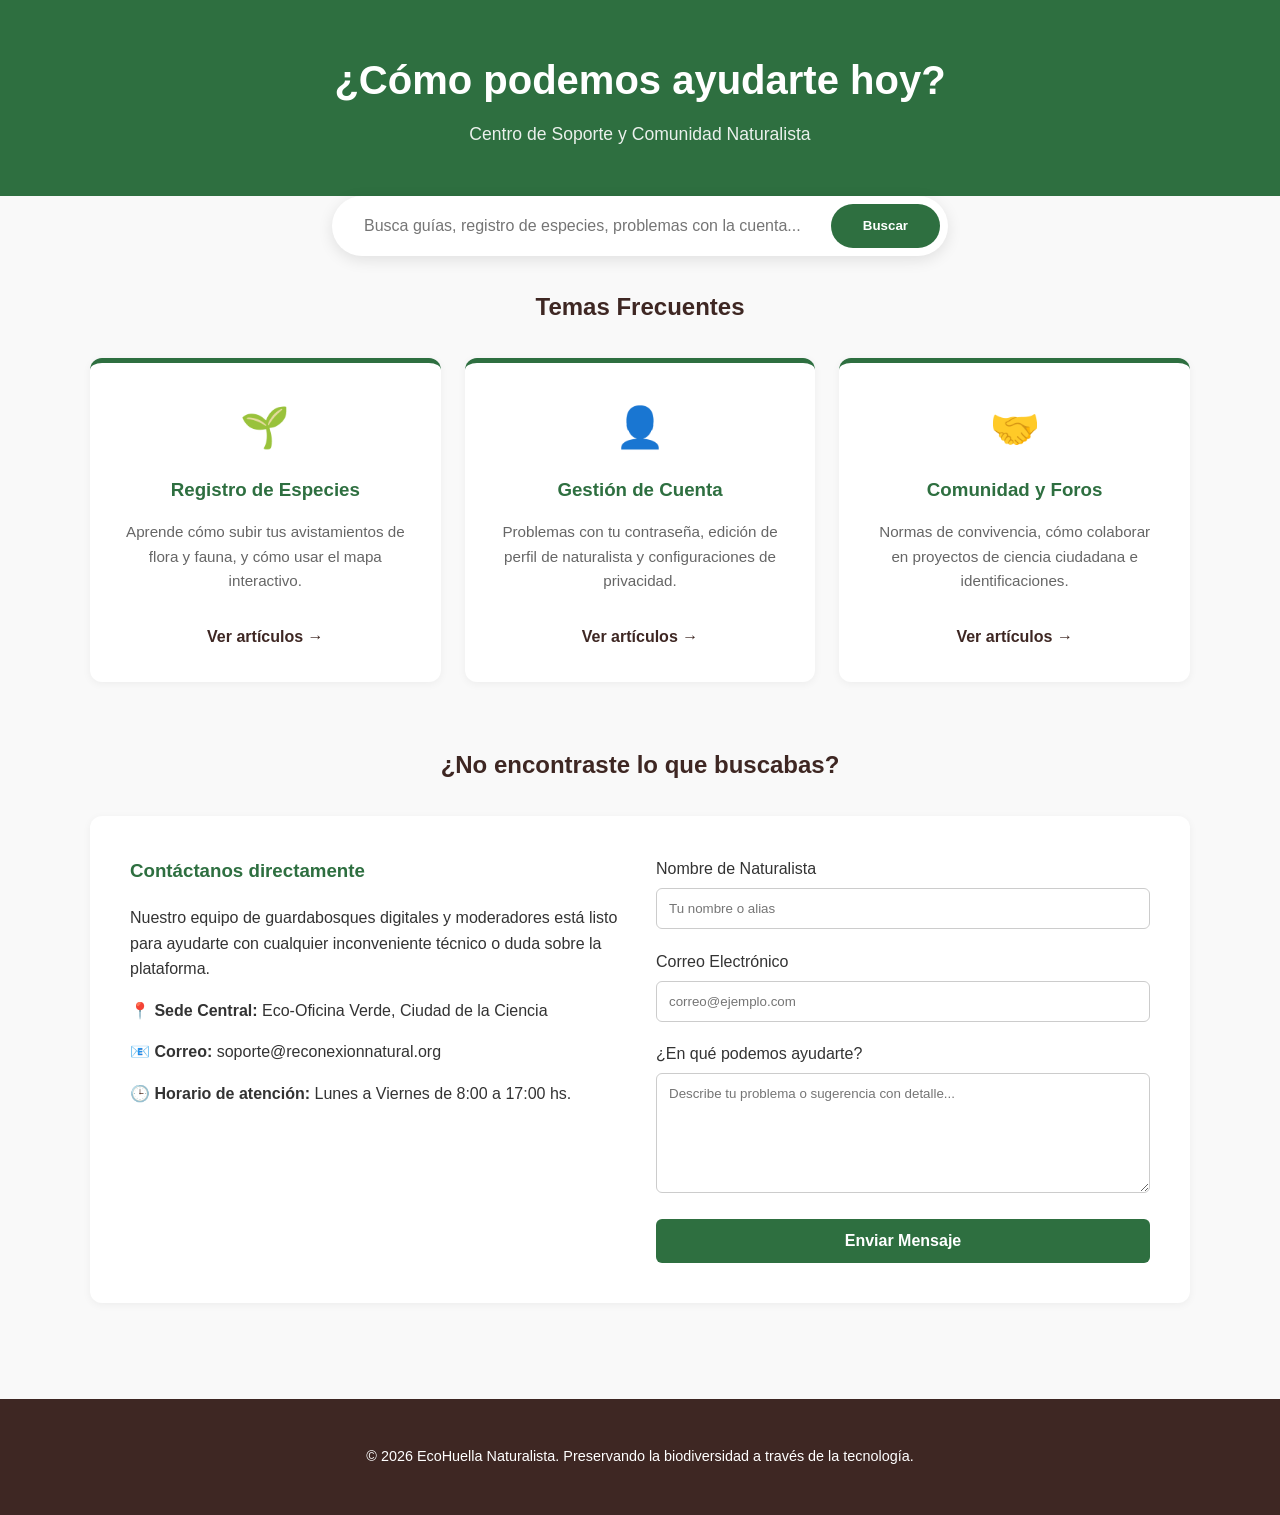
==== views/contacto.html @ 1571c5e5 "tercer comic" ====
<!DOCTYPE html>
<html lang="es">
<head>
    <meta charset="UTF-8">
    <meta name="viewport" content="width=device-width, initial-scale=1.0">
    <title>Centro de Soporte | EcoHuella Naturalista</title>
    <link rel="stylesheet" href="../css/contacto.css">
</head>
<body>

    <header>
        <h1>¿Cómo podemos ayudarte hoy?</h1>
        <p>Centro de Soporte y Comunidad Naturalista</p>
    </header>

    <div class="container">

        <div class="search-box">
            <input type="text" placeholder="Busca guías, registro de especies, problemas con la cuenta...">
            <button type="button">Buscar</button>
        </div>

        <h2>Temas Frecuentes</h2>
        <div class="categories-grid">
            <div class="card">
                <div class="card-icon">🌱</div>
                <h3>Registro de Especies</h3>
                <p>Aprende cómo subir tus avistamientos de flora y fauna, y cómo usar el mapa interactivo.</p>
                <a href="#">Ver artículos →</a>
            </div>

            <div class="card">
                <div class="card-icon">👤</div>
                <h3>Gestión de Cuenta</h3>
                <p>Problemas con tu contraseña, edición de perfil de naturalista y configuraciones de privacidad.</p>
                <a href="#">Ver artículos →</a>
            </div>

            <div class="card">
                <div class="card-icon">🤝</div>
                <h3>Comunidad y Foros</h3>
                <p>Normas de convivencia, cómo colaborar en proyectos de ciencia ciudadana e identificaciones.</p>
                <a href="#">Ver artículos →</a>
            </div>
        </div>

        <h2>¿No encontraste lo que buscabas?</h2>
        <div class="support-flex">
            
            <div class="contact-info">
                <h3>Contáctanos directamente</h3>
                <p>Nuestro equipo de guardabosques digitales y moderadores está listo para ayudarte con cualquier inconveniente técnico o duda sobre la plataforma.</p>
                <p><strong>📍 Sede Central:</strong> Eco-Oficina Verde, Ciudad de la Ciencia</p>
                <p><strong>📧 Correo:</strong> soporte@reconexionnatural.org</p>
                <p><strong>🕒 Horario de atención:</strong> Lunes a Viernes de 8:00 a 17:00 hs.</p>
            </div>

            <div class="contact-form">
                <form action="#" method="POST">
                    <div class="form-group">
                        <label for="nombre">Nombre de Naturalista</label>
                        <input type="text" id="nombre" name="nombre" placeholder="Tu nombre o alias" required>
                    </div>
                    <div class="form-group">
                        <label for="email">Correo Electrónico</label>
                        <input type="email" id="email" name="email" placeholder="correo@ejemplo.com" required>
                    </div>
                    <div class="form-group">
                        <label for="mensaje">¿En qué podemos ayudarte?</label>
                        <textarea id="mensaje" name="mensaje" placeholder="Describe tu problema o sugerencia con detalle..." required></textarea>
                    </div>
                    <button type="submit" class="btn-submit">Enviar Mensaje</button>
                </form>
            </div>

        </div>
    </div>

    <footer>
        <p>&copy; 2026 EcoHuella Naturalista. Preservando la biodiversidad a través de la tecnología.</p>
    </footer>

</body>
</html>
---- css/contacto.css ----
/* Estilos Globales y Variables */
        :root {
            --verde-principal: #2e6f40;
            --verde-claro: #e8f5e9;
            --marron-oscuro: #3e2723;
            --gris-fondo: #f9f9f9;
            --blanco: #ffffff;
            --texto: #333333;
        }

        body {
            font-family: 'Segoe UI', Tahoma, Geneva, Verdana, sans-serif;
            margin: 0;
            padding: 0;
            background-color: var(--gris-fondo);
            color: var(--texto);
            line-height: 1.6;
        }

        header {
            background-color: var(--verde-principal);
            color: var(--blanco);
            text-align: center;
            padding: 3rem 1rem;
        }

        header h1 {
            margin: 0;
            font-size: 2.5rem;
        }

        header p {
            margin: 0.5rem 0 0 0;
            font-size: 1.1rem;
            opacity: 0.9;
        }

        /* Contenedor Principal */
        .container {
            max-width: 1100px;
            margin: 0 auto;
            padding: 2rem 1rem;
        }

        /* Buscador */
        .search-box {
            max-width: 600px;
            margin: -2rem auto 2rem auto;
            background: var(--blanco);
            padding: 0.5rem;
            border-radius: 50px;
            box-shadow: 0 4px 15px rgba(0,0,0,0.1);
            display: flex;
        }

        .search-box input {
            flex: 1;
            border: none;
            padding: 0.8rem 1.5rem;
            font-size: 1rem;
            border-radius: 50px;
            outline: none;
        }

        .search-box button {
            background-color: var(--verde-principal);
            color: var(--blanco);
            border: none;
            padding: 0.8rem 2rem;
            border-radius: 50px;
            cursor: pointer;
            font-weight: bold;
            transition: background 0.3s;
        }

        .search-box button:hover {
            background-color: var(--marron-oscuro);
        }

        /* Secciones */
        h2 {
            text-align: center;
            color: var(--marron-oscuro);
            margin-bottom: 2rem;
        }

        /* Tarjetas de Categorías */
        .categories-grid {
            display: grid;
            grid-template-columns: repeat(auto-fit, minmax(280px, 1fr));
            gap: 1.5rem;
            margin-bottom: 4rem;
        }

        .card {
            background: var(--blanco);
            padding: 2rem;
            border-radius: 12px;
            box-shadow: 0 2px 8px rgba(0,0,0,0.05);
            text-align: center;
            border-top: 5px solid var(--verde-principal);
            transition: transform 0.3s;
        }

        .card:hover {
            transform: translateY(-5px);
        }

        .card-icon {
            font-size: 2.5rem;
            margin-bottom: 1rem;
        }

        .card h3 {
            margin: 0 0 0.5rem 0;
            color: var(--verde-principal);
        }

        .card p {
            font-size: 0.95rem;
            color: #666;
        }

        .card a {
            display: inline-block;
            margin-top: 1rem;
            color: var(--marron-oscuro);
            text-decoration: none;
            font-weight: bold;
        }

        .card a:hover {
            text-decoration: underline;
        }

        /* Sección de Contacto doble columna */
        .support-flex {
            display: flex;
            flex-wrap: wrap;
            gap: 2rem;
            background: var(--blanco);
            padding: 2.5rem;
            border-radius: 12px;
            box-shadow: 0 2px 8px rgba(0,0,0,0.05);
        }

        .contact-info, .contact-form {
            flex: 1;
            min-width: 300px;
        }

        .contact-info h3 {
            color: var(--verde-principal);
            margin-top: 0;
        }

        /* Formulario */
        .form-group {
            margin-bottom: 1.2rem;
        }

        .form-group label {
            display: block;
            margin-bottom: 0.4rem;
            font-weight: 500;
        }

        .form-group input, .form-group textarea {
            width: 100%;
            padding: 0.75rem;
            border: 1px solid #ccc;
            border-radius: 6px;
            box-sizing: border-box;
            font-family: inherit;
        }

        .form-group textarea {
            resize: vertical;
            height: 120px;
        }

        button.btn-submit {
            background-color: var(--verde-principal);
            color: var(--blanco);
            border: none;
            padding: 0.8rem 2rem;
            border-radius: 6px;
            cursor: pointer;
            font-size: 1rem;
            width: 100%;
            font-weight: bold;
        }

        button.btn-submit:hover {
            background-color: var(--marron-oscuro);
        }

        footer {
            text-align: center;
            padding: 2rem;
            background-color: var(--marron-oscuro);
            color: var(--blanco);
            margin-top: 4rem;
            font-size: 0.9rem;
        }
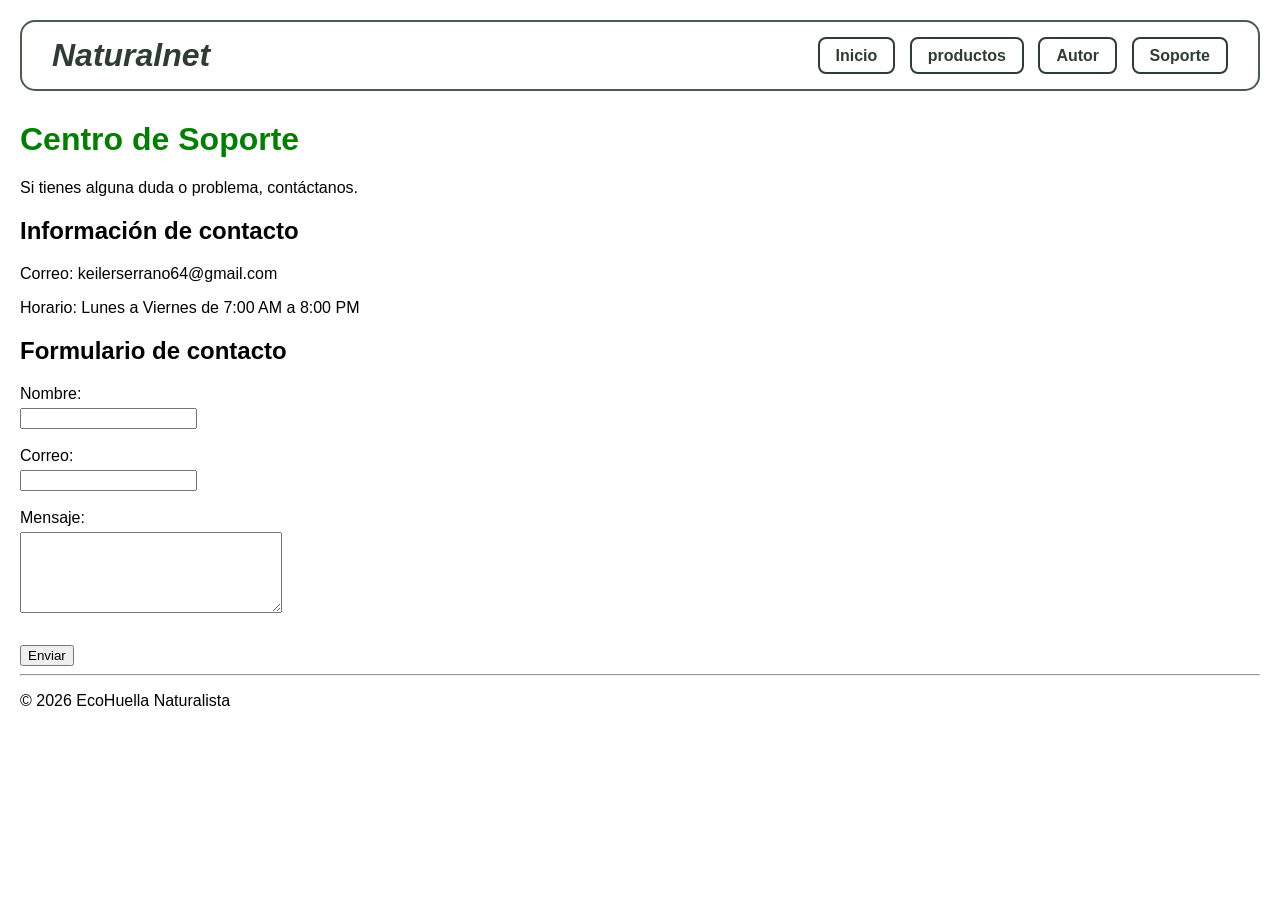
==== commit 50e7af7b: "cuarto comic" ====
--- a/views/contacto.html
+++ b/views/contacto.html
@@ -1,84 +1,55 @@
 <!DOCTYPE html>
 <html lang="es">
+
 <head>
     <meta charset="UTF-8">
     <meta name="viewport" content="width=device-width, initial-scale=1.0">
-    <title>Centro de Soporte | EcoHuella Naturalista</title>
+    <title>Soporte</title>
     <link rel="stylesheet" href="../css/contacto.css">
 </head>
+   
 <body>
+    <nav class="navbar">
+        <div class="logo">Naturalnet</div>
+        <div class="menu-links">
+            <a href="../index.html">Inicio</a>
+            <a href="../views/productos.html">productos</a>
+            <a href="../views/sobre-nosotros.html">Autor</a>
+            <a href="../views/contacto.html">Soporte</a>
+        </div>
+    </nav>
+    <h1>Centro de Soporte</h1>
 
-    <header>
-        <h1>¿Cómo podemos ayudarte hoy?</h1>
-        <p>Centro de Soporte y Comunidad Naturalista</p>
-    </header>
+    <p>Si tienes alguna duda o problema, contáctanos.</p>
 
-    <div class="container">
+    <h2>Información de contacto</h2>
 
-        <div class="search-box">
-            <input type="text" placeholder="Busca guías, registro de especies, problemas con la cuenta...">
-            <button type="button">Buscar</button>
-        </div>
+    <p>Correo: keilerserrano64@gmail.com</p>
+    <p>Horario: Lunes a Viernes de 7:00 AM a 8:00 PM</p>
 
-        <h2>Temas Frecuentes</h2>
-        <div class="categories-grid">
-            <div class="card">
-                <div class="card-icon">🌱</div>
-                <h3>Registro de Especies</h3>
-                <p>Aprende cómo subir tus avistamientos de flora y fauna, y cómo usar el mapa interactivo.</p>
-                <a href="#">Ver artículos →</a>
-            </div>
+    <h2>Formulario de contacto</h2>
 
-            <div class="card">
-                <div class="card-icon">👤</div>
-                <h3>Gestión de Cuenta</h3>
-                <p>Problemas con tu contraseña, edición de perfil de naturalista y configuraciones de privacidad.</p>
-                <a href="#">Ver artículos →</a>
-            </div>
+    <form>
 
-            <div class="card">
-                <div class="card-icon">🤝</div>
-                <h3>Comunidad y Foros</h3>
-                <p>Normas de convivencia, cómo colaborar en proyectos de ciencia ciudadana e identificaciones.</p>
-                <a href="#">Ver artículos →</a>
-            </div>
-        </div>
+        <label>Nombre:</label><br>
+        <input type="text" required><br><br>
 
-        <h2>¿No encontraste lo que buscabas?</h2>
-        <div class="support-flex">
-            
-            <div class="contact-info">
-                <h3>Contáctanos directamente</h3>
-                <p>Nuestro equipo de guardabosques digitales y moderadores está listo para ayudarte con cualquier inconveniente técnico o duda sobre la plataforma.</p>
-                <p><strong>📍 Sede Central:</strong> Eco-Oficina Verde, Ciudad de la Ciencia</p>
-                <p><strong>📧 Correo:</strong> soporte@reconexionnatural.org</p>
-                <p><strong>🕒 Horario de atención:</strong> Lunes a Viernes de 8:00 a 17:00 hs.</p>
-            </div>
+        <label>Correo:</label><br>
+        <input type="email" required><br><br>
 
-            <div class="contact-form">
-                <form action="#" method="POST">
-                    <div class="form-group">
-                        <label for="nombre">Nombre de Naturalista</label>
-                        <input type="text" id="nombre" name="nombre" placeholder="Tu nombre o alias" required>
-                    </div>
-                    <div class="form-group">
-                        <label for="email">Correo Electrónico</label>
-                        <input type="email" id="email" name="email" placeholder="correo@ejemplo.com" required>
-                    </div>
-                    <div class="form-group">
-                        <label for="mensaje">¿En qué podemos ayudarte?</label>
-                        <textarea id="mensaje" name="mensaje" placeholder="Describe tu problema o sugerencia con detalle..." required></textarea>
-                    </div>
-                    <button type="submit" class="btn-submit">Enviar Mensaje</button>
-                </form>
-            </div>
+        <label>Mensaje:</label><br>
+        <textarea rows="5" cols="30" required></textarea><br><br>
 
-        </div>
-    </div>
+        <button type="submit">Enviar</button>
+
+    </form>
+
+    <hr>
 
     <footer>
-        <p>&copy; 2026 EcoHuella Naturalista. Preservando la biodiversidad a través de la tecnología.</p>
+        <p>&copy; 2026 EcoHuella Naturalista</p>
     </footer>
 
 </body>
+
 </html>
--- a/css/contacto.css
+++ b/css/contacto.css
@@ -1,206 +1,51 @@
+body {
+    font-family: Arial, sans-serif;
+    margin: 20px;
+}
 
-        /* Estilos Globales y Variables */
-        :root {
-            --verde-principal: #2e6f40;
-            --verde-claro: #e8f5e9;
-            --marron-oscuro: #3e2723;
-            --gris-fondo: #f9f9f9;
-            --blanco: #ffffff;
-            --texto: #333333;
-        }
+.navbar {
+    display: flex;
+    justify-content: space-between;
+    align-items: center;
+    border: 2px solid #4a5c50;
+    border-radius: 15px;
+    padding: 15px 30px;
+    background-color: #ffffff;
+    margin-bottom: 30px;
+}
 
-        body {
-            font-family: 'Segoe UI', Tahoma, Geneva, Verdana, sans-serif;
-            margin: 0;
-            padding: 0;
-            background-color: var(--gris-fondo);
-            color: var(--texto);
-            line-height: 1.6;
-        }
+.logo {
+    font-weight: bold;
+    font-size: 32px;
+    color: #2e3d34;
+    font-style: italic;
+}
 
-        header {
-            background-color: var(--verde-principal);
-            color: var(--blanco);
-            text-align: center;
-            padding: 3rem 1rem;
-        }
+.menu-links a {
+    border: 2px solid #2e3d34;
+    border-radius: 8px;
+    padding: 8px 16px;
+    text-decoration: none;
+    color: #2e3d34;
+    font-weight: 600;
+    margin-left: 10px;
+    transition: all 0.3s ease;
+}
 
-        header h1 {
-            margin: 0;
-            font-size: 2.5rem;
-        }
+.menu-links a:hover {
+    background-color: #2e3d34;
+    color: #ffffff;
+}
 
-        header p {
-            margin: 0.5rem 0 0 0;
-            font-size: 1.1rem;
-            opacity: 0.9;
-        }
+h1 {
+    color: green;
+}
 
-        /* Contenedor Principal */
-        .container {
-            max-width: 1100px;
-            margin: 0 auto;
-            padding: 2rem 1rem;
-        }
+input,
+textarea {
+    margin-top: 5px;
+}
 
-        /* Buscador */
-        .search-box {
-            max-width: 600px;
-            margin: -2rem auto 2rem auto;
-            background: var(--blanco);
-            padding: 0.5rem;
-            border-radius: 50px;
-            box-shadow: 0 4px 15px rgba(0,0,0,0.1);
-            display: flex;
-        }
-
-        .search-box input {
-            flex: 1;
-            border: none;
-            padding: 0.8rem 1.5rem;
-            font-size: 1rem;
-            border-radius: 50px;
-            outline: none;
-        }
-
-        .search-box button {
-            background-color: var(--verde-principal);
-            color: var(--blanco);
-            border: none;
-            padding: 0.8rem 2rem;
-            border-radius: 50px;
-            cursor: pointer;
-            font-weight: bold;
-            transition: background 0.3s;
-        }
-
-        .search-box button:hover {
-            background-color: var(--marron-oscuro);
-        }
-
-        /* Secciones */
-        h2 {
-            text-align: center;
-            color: var(--marron-oscuro);
-            margin-bottom: 2rem;
-        }
-
-        /* Tarjetas de Categorías */
-        .categories-grid {
-            display: grid;
-            grid-template-columns: repeat(auto-fit, minmax(280px, 1fr));
-            gap: 1.5rem;
-            margin-bottom: 4rem;
-        }
-
-        .card {
-            background: var(--blanco);
-            padding: 2rem;
-            border-radius: 12px;
-            box-shadow: 0 2px 8px rgba(0,0,0,0.05);
-            text-align: center;
-            border-top: 5px solid var(--verde-principal);
-            transition: transform 0.3s;
-        }
-
-        .card:hover {
-            transform: translateY(-5px);
-        }
-
-        .card-icon {
-            font-size: 2.5rem;
-            margin-bottom: 1rem;
-        }
-
-        .card h3 {
-            margin: 0 0 0.5rem 0;
-            color: var(--verde-principal);
-        }
-
-        .card p {
-            font-size: 0.95rem;
-            color: #666;
-        }
-
-        .card a {
-            display: inline-block;
-            margin-top: 1rem;
-            color: var(--marron-oscuro);
-            text-decoration: none;
-            font-weight: bold;
-        }
-
-        .card a:hover {
-            text-decoration: underline;
-        }
-
-        /* Sección de Contacto doble columna */
-        .support-flex {
-            display: flex;
-            flex-wrap: wrap;
-            gap: 2rem;
-            background: var(--blanco);
-            padding: 2.5rem;
-            border-radius: 12px;
-            box-shadow: 0 2px 8px rgba(0,0,0,0.05);
-        }
-
-        .contact-info, .contact-form {
-            flex: 1;
-            min-width: 300px;
-        }
-
-        .contact-info h3 {
-            color: var(--verde-principal);
-            margin-top: 0;
-        }
-
-        /* Formulario */
-        .form-group {
-            margin-bottom: 1.2rem;
-        }
-
-        .form-group label {
-            display: block;
-            margin-bottom: 0.4rem;
-            font-weight: 500;
-        }
-
-        .form-group input, .form-group textarea {
-            width: 100%;
-            padding: 0.75rem;
-            border: 1px solid #ccc;
-            border-radius: 6px;
-            box-sizing: border-box;
-            font-family: inherit;
-        }
-
-        .form-group textarea {
-            resize: vertical;
-            height: 120px;
-        }
-
-        button.btn-submit {
-            background-color: var(--verde-principal);
-            color: var(--blanco);
-            border: none;
-            padding: 0.8rem 2rem;
-            border-radius: 6px;
-            cursor: pointer;
-            font-size: 1rem;
-            width: 100%;
-            font-weight: bold;
-        }
-
-        button.btn-submit:hover {
-            background-color: var(--marron-oscuro);
-        }
-
-        footer {
-            text-align: center;
-            padding: 2rem;
-            background-color: var(--marron-oscuro);
-            color: var(--blanco);
-            margin-top: 4rem;
-            font-size: 0.9rem;
-        }
+button {
+    margin-top: 10px;
+}
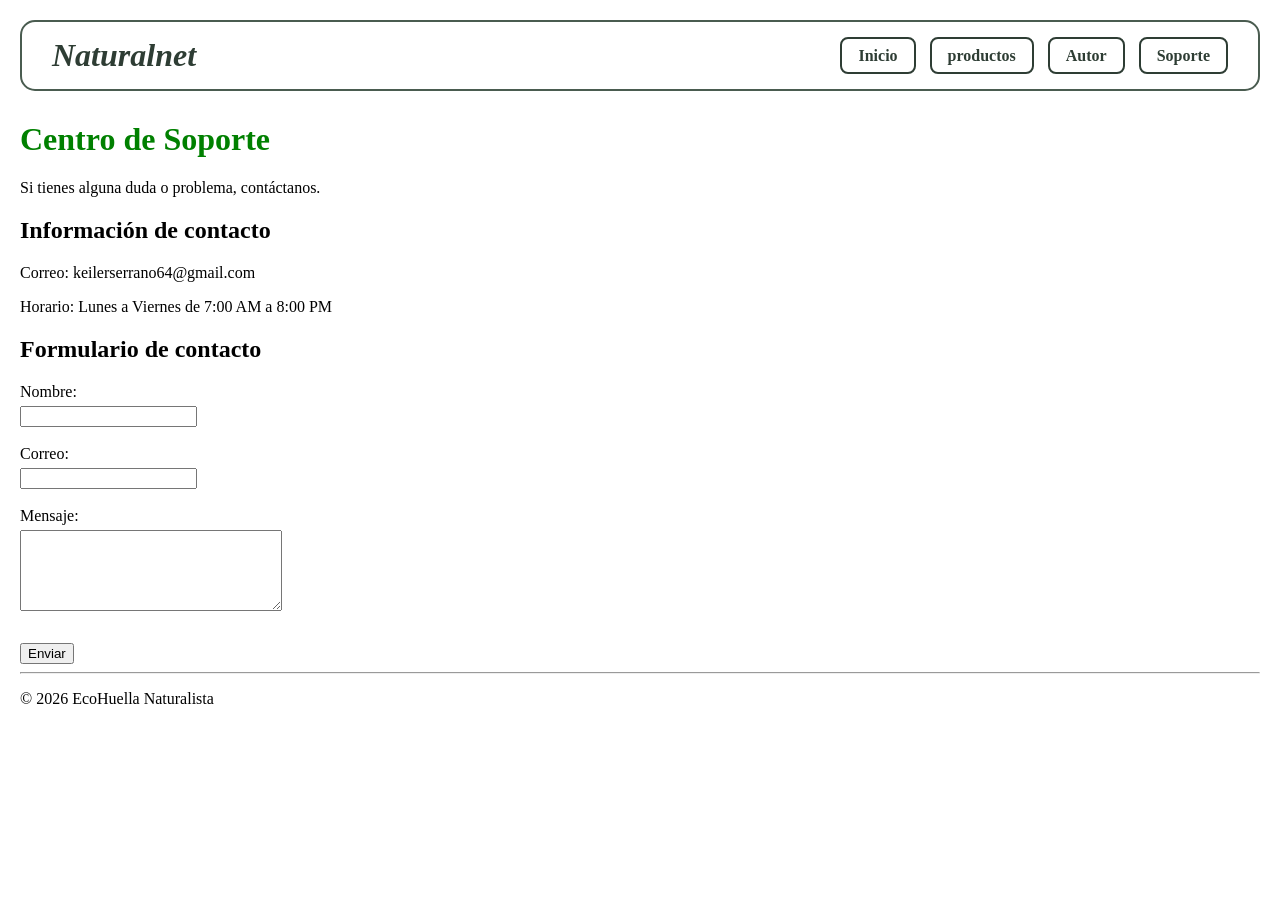
==== commit 9a9f324f: "quinto comit" ====
--- a/views/contacto.html
+++ b/views/contacto.html
@@ -6,6 +6,7 @@
     <meta name="viewport" content="width=device-width, initial-scale=1.0">
     <title>Soporte</title>
     <link rel="stylesheet" href="../css/contacto.css">
+    <link rel="stylesheet" href="../css/main.css">
 </head>
    
 <body>
--- a/css/contacto.css
+++ b/css/contacto.css
@@ -1,42 +1,7 @@
 body {
-    font-family: Arial, sans-serif;
+    font-family:Georgia, 'Times New Roman', Times, serif;
     margin: 20px;
 }
-
-.navbar {
-    display: flex;
-    justify-content: space-between;
-    align-items: center;
-    border: 2px solid #4a5c50;
-    border-radius: 15px;
-    padding: 15px 30px;
-    background-color: #ffffff;
-    margin-bottom: 30px;
-}
-
-.logo {
-    font-weight: bold;
-    font-size: 32px;
-    color: #2e3d34;
-    font-style: italic;
-}
-
-.menu-links a {
-    border: 2px solid #2e3d34;
-    border-radius: 8px;
-    padding: 8px 16px;
-    text-decoration: none;
-    color: #2e3d34;
-    font-weight: 600;
-    margin-left: 10px;
-    transition: all 0.3s ease;
-}
-
-.menu-links a:hover {
-    background-color: #2e3d34;
-    color: #ffffff;
-}
-
 h1 {
     color: green;
 }
--- a/css/main.css
+++ b/css/main.css
@@ -0,0 +1,33 @@
+.navbar {
+    display: flex;
+    justify-content: space-between;
+    align-items: center;
+    border: 2px solid #4a5c50; 
+    border-radius: 15px;         
+    padding: 15px 30px;
+    background-color: #ffffff;
+    margin-bottom: 30px;
+}
+
+.logo {
+    font-weight: bold;
+    font-size: 32px;
+    color: #2e3d34;
+    font-style: italic;
+}
+
+.menu-links a {
+    border: 2px solid #2e3d34;      
+    border-radius: 8px;           
+    padding: 8px 16px;             
+    text-decoration: none;   
+    color: #2e3d34;
+    font-weight: 600;
+    margin-left: 10px;
+    transition: all 0.3s ease;
+}
+
+.menu-links a:hover {
+    background-color: #2e3d34;
+    color: #ffffff;
+}
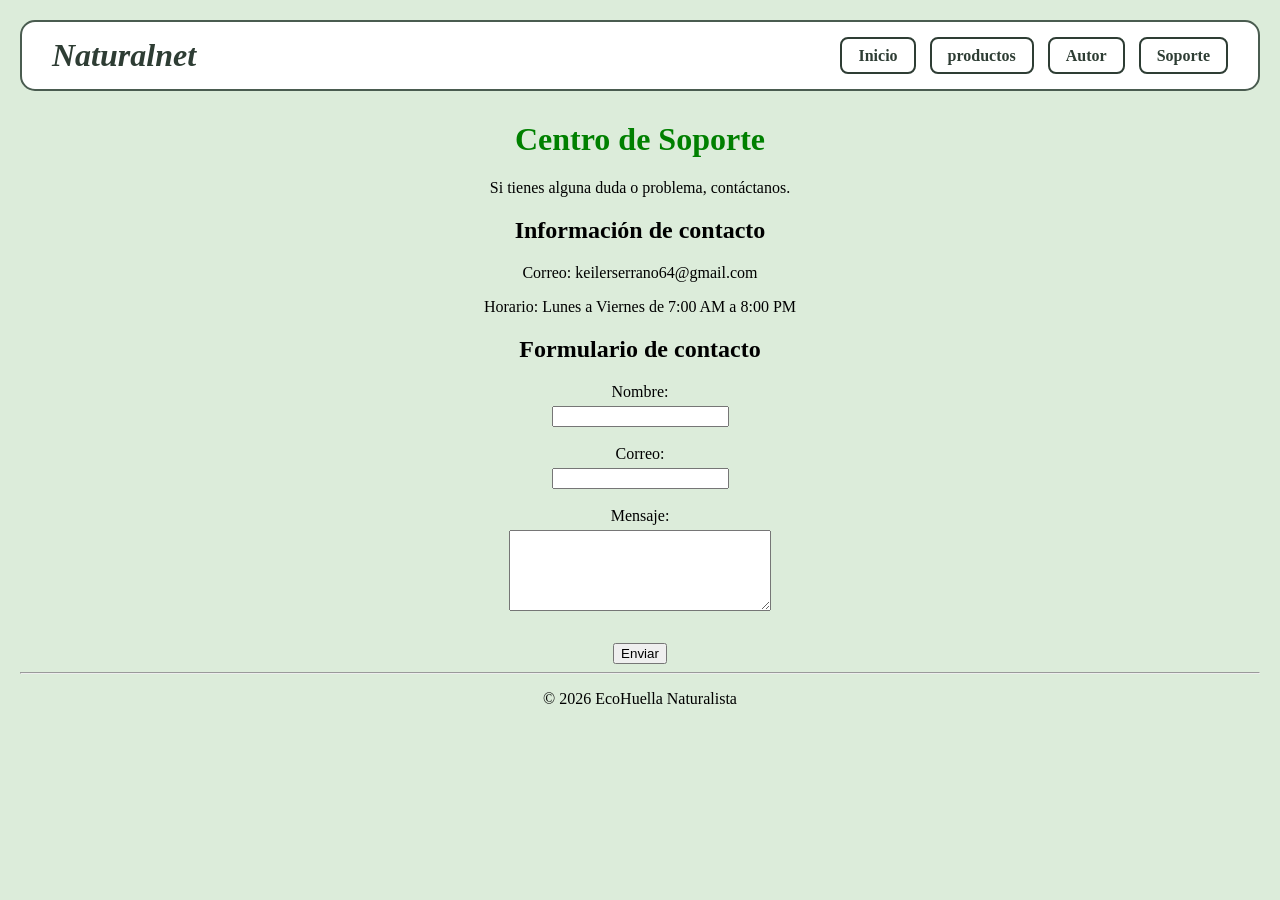
==== commit 79d0ed58: "ultimo comit" ====
--- a/views/contacto.html
+++ b/views/contacto.html
@@ -8,49 +8,50 @@
     <link rel="stylesheet" href="../css/contacto.css">
     <link rel="stylesheet" href="../css/main.css">
 </head>
-   
-<body>
-    <nav class="navbar">
-        <div class="logo">Naturalnet</div>
-        <div class="menu-links">
-            <a href="../index.html">Inicio</a>
-            <a href="../views/productos.html">productos</a>
-            <a href="../views/sobre-nosotros.html">Autor</a>
-            <a href="../views/contacto.html">Soporte</a>
-        </div>
-    </nav>
-    <h1>Centro de Soporte</h1>
+<center>
 
-    <p>Si tienes alguna duda o problema, contáctanos.</p>
+    <body>
+        <nav class="navbar">
+            <div class="logo">Naturalnet</div>
+            <div class="menu-links">
+                <a href="../index.html">Inicio</a>
+                <a href="../views/productos.html">productos</a>
+                <a href="../views/sobre-nosotros.html">Autor</a>
+                <a href="../views/contacto.html">Soporte</a>
+            </div>
+        </nav>
+        <h1>Centro de Soporte</h1>
 
-    <h2>Información de contacto</h2>
+        <p>Si tienes alguna duda o problema, contáctanos.</p>
 
-    <p>Correo: keilerserrano64@gmail.com</p>
-    <p>Horario: Lunes a Viernes de 7:00 AM a 8:00 PM</p>
+        <h2>Información de contacto</h2>
 
-    <h2>Formulario de contacto</h2>
+        <p>Correo: keilerserrano64@gmail.com</p>
+        <p>Horario: Lunes a Viernes de 7:00 AM a 8:00 PM</p>
 
-    <form>
+        <h2>Formulario de contacto</h2>
 
-        <label>Nombre:</label><br>
-        <input type="text" required><br><br>
+        <form>
 
-        <label>Correo:</label><br>
-        <input type="email" required><br><br>
+            <label>Nombre:</label><br>
+            <input type="text" required><br><br>
 
-        <label>Mensaje:</label><br>
-        <textarea rows="5" cols="30" required></textarea><br><br>
+            <label>Correo:</label><br>
+            <input type="email" required><br><br>
 
-        <button type="submit">Enviar</button>
+            <label>Mensaje:</label><br>
+            <textarea rows="5" cols="30" required></textarea><br><br>
 
-    </form>
+            <button type="submit">Enviar</button>
 
-    <hr>
+        </form>
 
-    <footer>
-        <p>&copy; 2026 EcoHuella Naturalista</p>
-    </footer>
+        <hr>
 
+        <footer>
+            <p>&copy; 2026 EcoHuella Naturalista</p>
+        </footer>
+</center>
 </body>
 
 </html>
--- a/css/contacto.css
+++ b/css/contacto.css
@@ -1,6 +1,7 @@
 body {
     font-family:Georgia, 'Times New Roman', Times, serif;
     margin: 20px;
+    background-color: rgba(128, 187, 123, 0.274);
 }
 h1 {
     color: green;
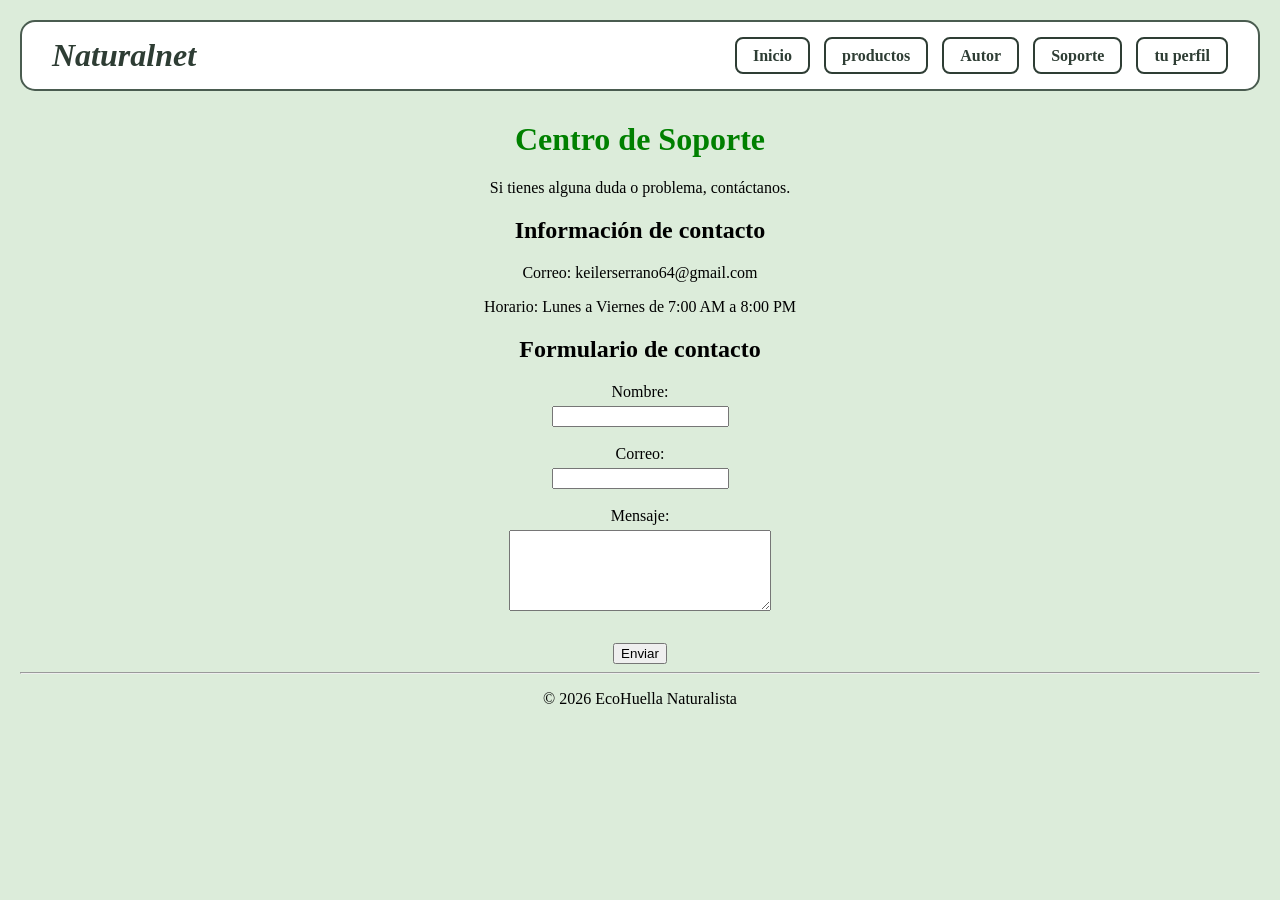
==== commit 9460cb2a: "examen" ====
--- a/views/contacto.html
+++ b/views/contacto.html
@@ -18,6 +18,7 @@
                 <a href="../views/productos.html">productos</a>
                 <a href="../views/sobre-nosotros.html">Autor</a>
                 <a href="../views/contacto.html">Soporte</a>
+                <a href="../views/da-tu-oponion.html">tu perfil</a>
             </div>
         </nav>
         <h1>Centro de Soporte</h1>
